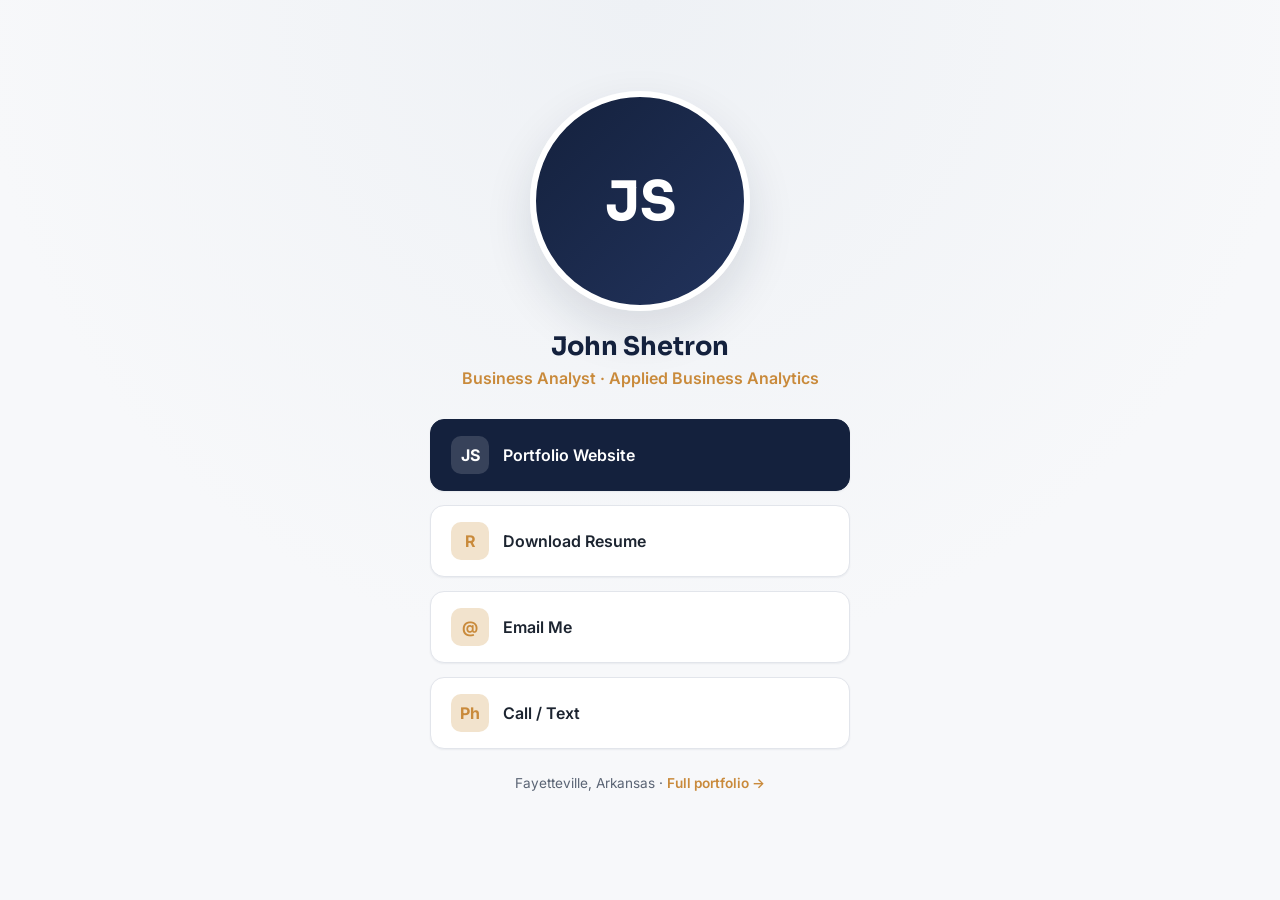
==== links.html @ 15cfd3ff "Initial portfolio site Resume-driven static site (index.html) plus a mobile-first links page (links." ====
<!DOCTYPE html>
<html lang="en">
<head>
<meta charset="UTF-8">
<meta name="viewport" content="width=device-width, initial-scale=1.0">
<title>John Shetron — Links</title>
<meta name="description" content="Professional links for John Shetron — resume, email, and portfolio.">
<link rel="icon" href="data:,">
<link rel="preconnect" href="https://fonts.googleapis.com">
<link rel="preconnect" href="https://fonts.gstatic.com" crossorigin>
<link href="https://fonts.googleapis.com/css2?family=Inter:wght@400;500;600&family=Sora:wght@600;700&display=swap" rel="stylesheet">
<link rel="stylesheet" href="styles.css">
</head>
<body>

<div class="link-page">
  <div class="link-card">
    <div class="avatar-badge">JS</div>
    <h1>John Shetron</h1>
    <p class="link-headline">Business Analyst &middot; Applied Business Analytics</p>

    <ul class="link-list">
      <li>
        <a href="index.html" class="link-btn primary">
          <span class="icon">JS</span> Portfolio Website
        </a>
      </li>
      <li>
        <a href="assets/John_Shetron_Resume.pdf" class="link-btn" download>
          <span class="icon">R</span> Download Resume
        </a>
      </li>
      <li>
        <a href="mailto:jd.shetron@gmail.com" class="link-btn">
          <span class="icon">@</span> Email Me
        </a>
      </li>
      <li>
        <a href="tel:+18708346057" class="link-btn">
          <span class="icon">Ph</span> Call / Text
        </a>
      </li>
      <!-- Add more links as they become available, e.g.:
      <li>
        <a href="https://linkedin.com/in/your-handle" class="link-btn">
          <span class="icon">in</span> LinkedIn
        </a>
      </li>
      <li>
        <a href="https://github.com/your-handle" class="link-btn">
          <span class="icon">Gh</span> GitHub
        </a>
      </li>
      -->
    </ul>

    <p class="link-footer">Fayetteville, Arkansas &middot; <a href="index.html">Full portfolio &rarr;</a></p>
  </div>
</div>

<script src="script.js"></script>
</body>
</html>
---- styles.css ----
/* ==========================================================================
   Design tokens
   ========================================================================== */
:root {
  --color-bg: #f7f8fa;
  --color-surface: #ffffff;
  --color-surface-alt: #eef1f5;
  --color-border: #e2e5eb;
  --color-text: #1c2430;
  --color-text-muted: #5a6474;
  --color-primary: #14213d;
  --color-primary-light: #22335c;
  --color-accent: #c98a3b;
  --color-accent-soft: #f2e3cd;
  --color-panel-dark: #14213d;
  --color-panel-dark-light: #22335c;
  --shadow-sm: 0 1px 2px rgba(20, 33, 61, 0.06);
  --shadow-md: 0 8px 24px rgba(20, 33, 61, 0.08);
  --shadow-lg: 0 20px 48px rgba(20, 33, 61, 0.12);
  --radius-sm: 8px;
  --radius-md: 14px;
  --radius-lg: 22px;
  --font-heading: 'Sora', 'Segoe UI', Arial, sans-serif;
  --font-body: 'Inter', 'Segoe UI', Arial, sans-serif;
  --container: 1120px;
}

@media (prefers-color-scheme: dark) {
  :root {
    --color-bg: #0f1420;
    --color-surface: #161d2b;
    --color-surface-alt: #1c2437;
    --color-border: #2a3346;
    --color-text: #e8ecf3;
    --color-text-muted: #9aa5b8;
    --color-primary: #dfe6f5;
    --color-primary-light: #b8c4e0;
    --color-accent: #e0a75e;
    --color-accent-soft: #3a2f1f;
    --shadow-sm: 0 1px 2px rgba(0, 0, 0, 0.3);
    --shadow-md: 0 8px 24px rgba(0, 0, 0, 0.35);
    --shadow-lg: 0 20px 48px rgba(0, 0, 0, 0.45);
  }
}

* { box-sizing: border-box; }
html { scroll-behavior: smooth; }

body {
  margin: 0;
  background: var(--color-bg);
  color: var(--color-text);
  font-family: var(--font-body);
  line-height: 1.6;
  -webkit-font-smoothing: antialiased;
}

h1, h2, h3, h4 {
  font-family: var(--font-heading);
  color: var(--color-primary);
  line-height: 1.2;
  margin: 0 0 0.5em;
}

@media (prefers-color-scheme: dark) {
  h1, h2, h3, h4 { color: var(--color-text); }
}

p { margin: 0 0 1em; color: var(--color-text-muted); }

a { color: inherit; text-decoration: none; }

img { max-width: 100%; display: block; }

.container {
  max-width: var(--container);
  margin: 0 auto;
  padding: 0 24px;
}

section { padding: 96px 0; }

.section-label {
  text-transform: uppercase;
  letter-spacing: 0.14em;
  font-size: 0.75rem;
  font-weight: 600;
  color: var(--color-accent);
  margin-bottom: 12px;
  display: block;
}

.section-heading {
  font-size: clamp(1.8rem, 3vw, 2.4rem);
  margin-bottom: 16px;
}

.section-intro {
  max-width: 640px;
  margin-bottom: 48px;
}

/* ==========================================================================
   Nav
   ========================================================================== */
.navbar {
  position: sticky;
  top: 0;
  z-index: 100;
  background: rgba(247, 248, 250, 0.85);
  backdrop-filter: blur(10px);
  border-bottom: 1px solid var(--color-border);
}

@media (prefers-color-scheme: dark) {
  .navbar { background: rgba(15, 20, 32, 0.85); }
}

.navbar .container {
  display: flex;
  align-items: center;
  justify-content: space-between;
  height: 72px;
}

.brand {
  font-family: var(--font-heading);
  font-weight: 700;
  font-size: 1.1rem;
  color: var(--color-primary);
  letter-spacing: -0.01em;
}

@media (prefers-color-scheme: dark) { .brand { color: var(--color-text); } }

.nav-links {
  display: flex;
  gap: 32px;
  list-style: none;
  margin: 0;
  padding: 0;
}

.nav-links a {
  font-size: 0.95rem;
  font-weight: 500;
  color: var(--color-text-muted);
  transition: color 0.15s ease;
}

.nav-links a:hover { color: var(--color-accent); }

.nav-toggle {
  display: none;
  background: none;
  border: none;
  cursor: pointer;
  padding: 8px;
}

.nav-toggle span {
  display: block;
  width: 24px;
  height: 2px;
  background: var(--color-primary);
  margin: 5px 0;
  transition: transform 0.2s ease, opacity 0.2s ease;
}

@media (prefers-color-scheme: dark) { .nav-toggle span { background: var(--color-text); } }

@media (max-width: 760px) {
  .nav-toggle { display: block; }
  .nav-links {
    position: absolute;
    top: 72px;
    left: 0;
    right: 0;
    background: var(--color-surface);
    flex-direction: column;
    gap: 0;
    border-bottom: 1px solid var(--color-border);
    max-height: 0;
    overflow: hidden;
    transition: max-height 0.25s ease;
  }
  .nav-links.open { max-height: 400px; }
  .nav-links li { border-top: 1px solid var(--color-border); }
  .nav-links a { display: block; padding: 16px 24px; }
}

/* ==========================================================================
   Buttons
   ========================================================================== */
.btn {
  display: inline-flex;
  align-items: center;
  gap: 8px;
  padding: 13px 26px;
  border-radius: var(--radius-sm);
  font-weight: 600;
  font-size: 0.95rem;
  cursor: pointer;
  border: 1px solid transparent;
  transition: transform 0.15s ease, box-shadow 0.15s ease, background 0.15s ease;
}

.btn:hover { transform: translateY(-2px); }

.btn-primary {
  background: var(--color-panel-dark);
  color: #fff;
  box-shadow: var(--shadow-sm);
}

.btn-primary:hover { box-shadow: var(--shadow-md); }

.btn-outline {
  background: transparent;
  border-color: var(--color-border);
  color: var(--color-text);
}

.btn-outline:hover { border-color: var(--color-accent); color: var(--color-accent); }

.btn-accent {
  background: var(--color-accent);
  color: #241505;
}

.btn-accent:hover { box-shadow: var(--shadow-md); }

/* ==========================================================================
   Hero
   ========================================================================== */
.hero {
  padding: 120px 0 96px;
  background: linear-gradient(180deg, var(--color-surface-alt) 0%, var(--color-bg) 100%);
}

.hero .container {
  display: grid;
  grid-template-columns: 1.3fr 0.7fr;
  gap: 48px;
  align-items: center;
}

.hero-eyebrow {
  color: var(--color-accent);
  font-weight: 600;
  letter-spacing: 0.08em;
  text-transform: uppercase;
  font-size: 0.8rem;
  margin-bottom: 16px;
  display: block;
}

.hero h1 {
  font-size: clamp(2.2rem, 5vw, 3.4rem);
  letter-spacing: -0.02em;
  margin-bottom: 20px;
}

.hero h1 span { color: var(--color-accent); }

.hero-lede {
  font-size: 1.1rem;
  max-width: 560px;
}

.hero-ctas {
  display: flex;
  gap: 16px;
  flex-wrap: wrap;
  margin-top: 32px;
}

.avatar-badge {
  width: 220px;
  height: 220px;
  border-radius: 50%;
  margin: 0 auto;
  background: linear-gradient(135deg, var(--color-panel-dark), var(--color-panel-dark-light));
  display: flex;
  align-items: center;
  justify-content: center;
  color: #fff;
  font-family: var(--font-heading);
  font-size: 3.4rem;
  font-weight: 700;
  box-shadow: var(--shadow-lg);
  border: 6px solid var(--color-surface);
}

@media (max-width: 820px) {
  .hero .container { grid-template-columns: 1fr; text-align: center; }
  .hero-lede { margin-left: auto; margin-right: auto; }
  .hero-ctas { justify-content: center; }
  .avatar-badge { order: -1; width: 160px; height: 160px; font-size: 2.4rem; }
}

/* ==========================================================================
   About
   ========================================================================== */
.about-grid {
  display: grid;
  grid-template-columns: 1fr 1fr;
  gap: 48px;
}

.about-list {
  list-style: none;
  margin: 0;
  padding: 0;
  display: grid;
  gap: 18px;
}

.about-list li {
  display: flex;
  gap: 14px;
  align-items: flex-start;
  background: var(--color-surface);
  border: 1px solid var(--color-border);
  border-radius: var(--radius-md);
  padding: 18px 20px;
  box-shadow: var(--shadow-sm);
}

.about-list .icon {
  width: 34px;
  height: 34px;
  flex-shrink: 0;
  border-radius: 9px;
  background: var(--color-accent-soft);
  color: var(--color-accent);
  display: flex;
  align-items: center;
  justify-content: center;
  font-weight: 700;
}

.about-list strong { color: var(--color-text); display: block; margin-bottom: 2px; }
.about-list span.detail { font-size: 0.92rem; color: var(--color-text-muted); }

@media (max-width: 820px) {
  .about-grid { grid-template-columns: 1fr; }
}

/* ==========================================================================
   Education timeline
   ========================================================================== */
.timeline {
  position: relative;
  border-left: 2px solid var(--color-border);
  margin-left: 12px;
  padding-left: 36px;
  display: grid;
  gap: 36px;
}

.timeline-item { position: relative; }

.timeline-item::before {
  content: '';
  position: absolute;
  left: -43px;
  top: 4px;
  width: 14px;
  height: 14px;
  border-radius: 50%;
  background: var(--color-accent);
  border: 3px solid var(--color-bg);
  box-shadow: 0 0 0 2px var(--color-accent);
}

.timeline-date {
  font-size: 0.85rem;
  font-weight: 600;
  color: var(--color-accent);
  text-transform: uppercase;
  letter-spacing: 0.06em;
  margin-bottom: 6px;
  display: block;
}

.timeline-item h3 { margin-bottom: 2px; font-size: 1.2rem; }
.timeline-item .school { color: var(--color-text-muted); font-weight: 500; margin-bottom: 10px; }

.tag-row { display: flex; flex-wrap: wrap; gap: 8px; margin-top: 10px; }

.tag {
  background: var(--color-surface-alt);
  border: 1px solid var(--color-border);
  color: var(--color-text-muted);
  font-size: 0.8rem;
  padding: 5px 12px;
  border-radius: 100px;
}

/* ==========================================================================
   Skills
   ========================================================================== */
.skills-grid {
  display: grid;
  grid-template-columns: repeat(auto-fit, minmax(240px, 1fr));
  gap: 24px;
}

.skill-card {
  background: var(--color-surface);
  border: 1px solid var(--color-border);
  border-radius: var(--radius-md);
  padding: 28px;
  box-shadow: var(--shadow-sm);
}

.skill-card h3 {
  font-size: 1rem;
  text-transform: uppercase;
  letter-spacing: 0.05em;
  color: var(--color-accent);
  margin-bottom: 16px;
}

.skill-card ul {
  list-style: none;
  margin: 0;
  padding: 0;
  display: grid;
  gap: 10px;
}

.skill-card li {
  font-size: 0.95rem;
  color: var(--color-text);
  padding-left: 18px;
  position: relative;
}

.skill-card li::before {
  content: '';
  position: absolute;
  left: 0;
  top: 9px;
  width: 6px;
  height: 6px;
  border-radius: 50%;
  background: var(--color-accent);
}

/* ==========================================================================
   Experience
   ========================================================================== */
.exp-card {
  background: var(--color-surface);
  border: 1px solid var(--color-border);
  border-radius: var(--radius-md);
  padding: 32px;
  box-shadow: var(--shadow-sm);
  margin-bottom: 28px;
}

.exp-head {
  display: flex;
  justify-content: space-between;
  align-items: flex-start;
  flex-wrap: wrap;
  gap: 12px;
  margin-bottom: 6px;
}

.exp-head h3 { margin-bottom: 2px; }
.exp-company { color: var(--color-text-muted); font-weight: 500; }

.exp-meta {
  font-size: 0.85rem;
  font-weight: 600;
  color: var(--color-accent);
  white-space: nowrap;
}

.exp-card ul {
  margin: 16px 0 0;
  padding-left: 20px;
  color: var(--color-text-muted);
}

.exp-card ul li { margin-bottom: 8px; }

.exp-projects {
  margin-top: 18px;
  padding-top: 18px;
  border-top: 1px dashed var(--color-border);
}

.exp-projects .label { font-size: 0.8rem; font-weight: 600; color: var(--color-text); text-transform: uppercase; letter-spacing: 0.05em; margin-right: 8px; }

/* ==========================================================================
   Projects
   ========================================================================== */
.projects-grid {
  display: grid;
  grid-template-columns: repeat(auto-fit, minmax(280px, 1fr));
  gap: 24px;
}

.project-card {
  background: var(--color-surface);
  border: 1px solid var(--color-border);
  border-radius: var(--radius-md);
  padding: 28px;
  box-shadow: var(--shadow-sm);
  display: flex;
  flex-direction: column;
  transition: transform 0.2s ease, box-shadow 0.2s ease;
}

.project-card:hover { transform: translateY(-4px); box-shadow: var(--shadow-md); }

.project-card h3 { font-size: 1.1rem; margin-bottom: 10px; }

.project-card .tag-row { margin-top: auto; padding-top: 16px; }

/* ==========================================================================
   Resume
   ========================================================================== */
.resume-panel {
  background: var(--color-panel-dark);
  border-radius: var(--radius-lg);
  padding: 56px;
  text-align: center;
  color: #fff;
}

.resume-panel h2 { color: #fff; }
.resume-panel p { color: rgba(255,255,255,0.75); max-width: 520px; margin-left: auto; margin-right: auto; }

.resume-ctas { display: flex; gap: 16px; justify-content: center; margin-top: 28px; flex-wrap: wrap; }

.resume-panel .btn-outline { border-color: rgba(255,255,255,0.3); color: #fff; }
.resume-panel .btn-outline:hover { border-color: var(--color-accent); color: var(--color-accent); }

/* ==========================================================================
   Contact
   ========================================================================== */
.contact-grid {
  display: grid;
  grid-template-columns: repeat(auto-fit, minmax(220px, 1fr));
  gap: 20px;
}

.contact-card {
  background: var(--color-surface);
  border: 1px solid var(--color-border);
  border-radius: var(--radius-md);
  padding: 26px;
  text-align: center;
  box-shadow: var(--shadow-sm);
  transition: transform 0.15s ease, border-color 0.15s ease;
}

.contact-card:hover { transform: translateY(-3px); border-color: var(--color-accent); }

.contact-card .icon {
  width: 44px;
  height: 44px;
  border-radius: 50%;
  background: var(--color-accent-soft);
  color: var(--color-accent);
  display: flex;
  align-items: center;
  justify-content: center;
  margin: 0 auto 14px;
  font-weight: 700;
}

.contact-card strong { display: block; color: var(--color-text); margin-bottom: 2px; }
.contact-card span { font-size: 0.9rem; color: var(--color-text-muted); }

/* ==========================================================================
   Footer
   ========================================================================== */
footer {
  border-top: 1px solid var(--color-border);
  padding: 32px 0;
  text-align: center;
  font-size: 0.85rem;
  color: var(--color-text-muted);
}

/* ==========================================================================
   Reveal-on-scroll animation
   ========================================================================== */
.js .reveal {
  opacity: 0;
  transform: translateY(16px);
  transition: opacity 0.6s ease, transform 0.6s ease;
}

.js .reveal.is-visible { opacity: 1; transform: translateY(0); }

@media (prefers-reduced-motion: reduce) {
  .reveal { opacity: 1; transform: none; transition: none; }
  html { scroll-behavior: auto; }
}

/* ==========================================================================
   Linktree page
   ========================================================================== */
.link-page {
  min-height: 100vh;
  display: flex;
  align-items: center;
  justify-content: center;
  padding: 48px 20px;
  background: radial-gradient(circle at top, var(--color-surface-alt), var(--color-bg) 60%);
}

.link-card {
  width: 100%;
  max-width: 420px;
  text-align: center;
}

.link-card .avatar-badge { margin-bottom: 20px; }

.link-card h1 { font-size: 1.6rem; margin-bottom: 4px; }

.link-headline { color: var(--color-accent); font-weight: 600; margin-bottom: 28px; }

.link-list {
  list-style: none;
  margin: 0 0 24px;
  padding: 0;
  display: grid;
  gap: 14px;
}

.link-btn {
  display: flex;
  align-items: center;
  gap: 14px;
  background: var(--color-surface);
  border: 1px solid var(--color-border);
  border-radius: var(--radius-md);
  padding: 16px 20px;
  font-weight: 600;
  font-size: 1rem;
  box-shadow: var(--shadow-sm);
  transition: transform 0.15s ease, box-shadow 0.15s ease, border-color 0.15s ease;
}

.link-btn:hover { transform: translateY(-2px); box-shadow: var(--shadow-md); border-color: var(--color-accent); }

.link-btn .icon {
  width: 38px;
  height: 38px;
  border-radius: 10px;
  background: var(--color-accent-soft);
  color: var(--color-accent);
  display: flex;
  align-items: center;
  justify-content: center;
  flex-shrink: 0;
  font-weight: 700;
}

.link-btn.primary {
  background: var(--color-panel-dark);
  color: #fff;
  border-color: var(--color-panel-dark);
}

.link-btn.primary .icon { background: rgba(255,255,255,0.15); color: #fff; }

.link-footer { font-size: 0.85rem; color: var(--color-text-muted); }
.link-footer a { color: var(--color-accent); font-weight: 600; }
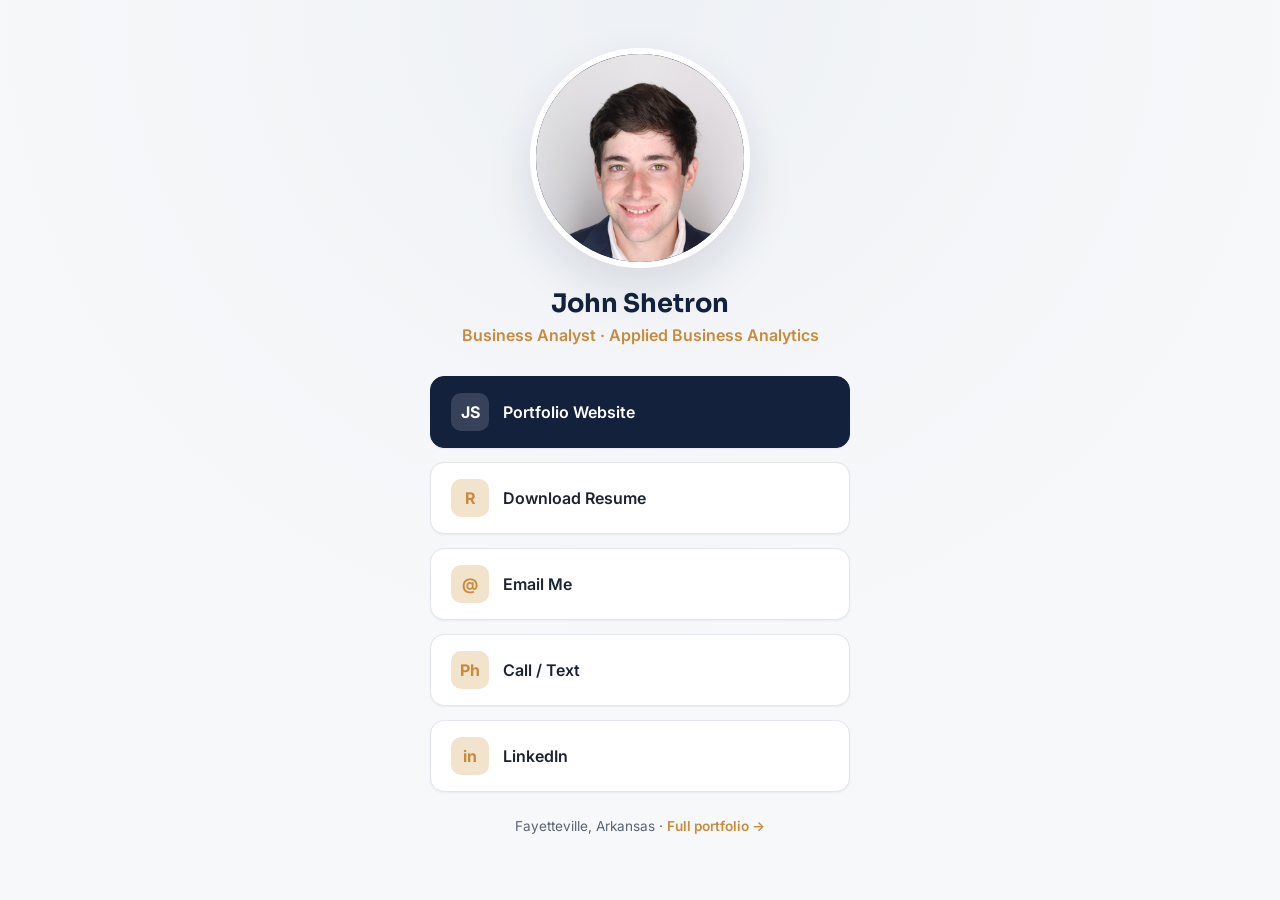
==== commit 71d0e370: "Add headshot and LinkedIn link Rotate/crop uploaded headshot for the circular avatar on the hero and" ====
--- a/links.html
+++ b/links.html
@@ -15,7 +15,7 @@
 
 <div class="link-page">
   <div class="link-card">
-    <div class="avatar-badge">JS</div>
+    <div class="avatar-badge"><img src="assets/headshot.jpg" alt="John Shetron"></div>
     <h1>John Shetron</h1>
     <p class="link-headline">Business Analyst &middot; Applied Business Analytics</p>
 
@@ -40,12 +40,12 @@
           <span class="icon">Ph</span> Call / Text
         </a>
       </li>
-      <!-- Add more links as they become available, e.g.:
       <li>
-        <a href="https://linkedin.com/in/your-handle" class="link-btn">
+        <a href="https://www.linkedin.com/in/john-shetron-16764124b" class="link-btn" target="_blank" rel="noopener">
           <span class="icon">in</span> LinkedIn
         </a>
       </li>
+      <!-- Add GitHub link when available, e.g.:
       <li>
         <a href="https://github.com/your-handle" class="link-btn">
           <span class="icon">Gh</span> GitHub
--- a/styles.css
+++ b/styles.css
@@ -290,6 +290,13 @@
   font-weight: 700;
   box-shadow: var(--shadow-lg);
   border: 6px solid var(--color-surface);
+  overflow: hidden;
+}
+
+.avatar-badge img {
+  width: 100%;
+  height: 100%;
+  object-fit: cover;
 }
 
 @media (max-width: 820px) {
